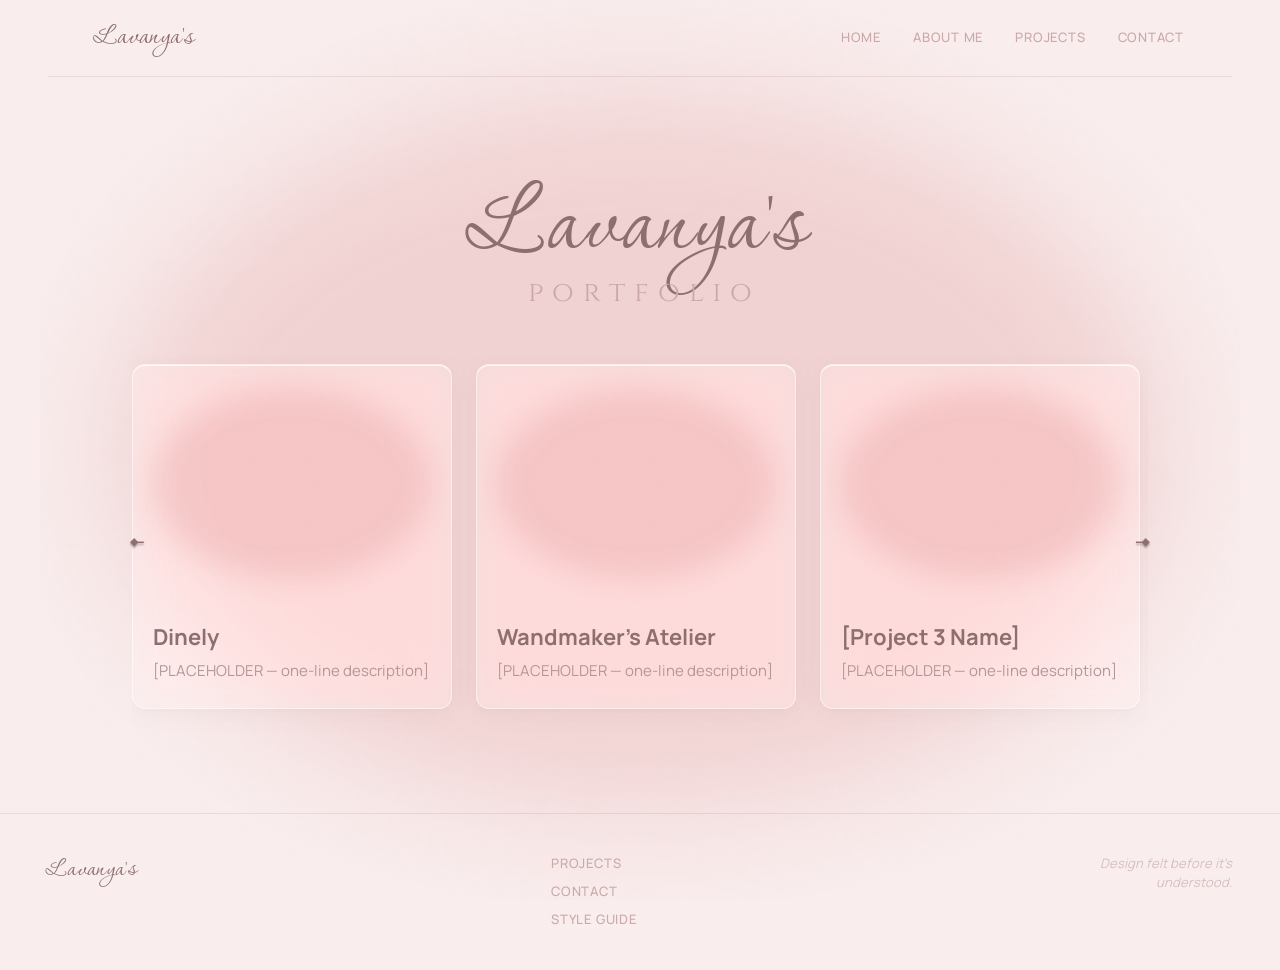
==== index.html @ 67d52443 "adding code" ====
<!DOCTYPE html>
<html lang="en">

<head>
    <meta charset="UTF-8">
    <meta name="viewport" content="width=device-width, initial-scale=1.0">
    <title>Lavanya's Portfolio</title>
    <link href="css/main.css" rel="stylesheet">
    <link href="css/fonts.css" rel="stylesheet">
    <link href="css/layout.css" rel="stylesheet">
</head>

<body>

    <!-- Skip link — first focusable element, jumps to <main> -->
    <a class="skip_link" href="#main_content">Skip to main content</a>

    <!-- Fixed blush blur — stays centred behind all content on scroll -->
    <div class="bg_blur"></div>

    <!-- HEADER / NAV -->
    <header>
        <nav class="header_bar" aria-label="Primary">
            <a class="header_logo" href="index.html">
                <span class="brand_mark">Lavanya's</span>
            </a>

            <details class="nav_disclosure" open>
                <summary class="nav_toggle">Menu</summary>
                <div class="header_nav_bar">
                    <a class="nav_link" href="index.html" aria-current="page">Home</a>
                    <a class="nav_link" href="about.html">About Me</a>
                    <a class="nav_link" href="projects.html">Projects</a>
                    <a class="nav_link" href="contact.html">Contact</a>
                </div>
            </details>
        </nav>
    </header>

    <main class="page_main" id="main_content">

        <!-- Hero: the page's one real <h1> -->
        <div class="hero">
            <h1>
                <span class="wordmark_main">Lavanya's</span>
                <span class="wordmark_label">portfolio</span>
            </h1>
        </div>

        <!-- Featured project carousel — native scroll-snap is the no-JS baseline -->
        <section aria-labelledby="featured_heading" class="project_carousel">
            <h2 id="featured_heading" class="visually_hidden">Featured projects</h2>

            <button class="carousel_arrow_btn carousel_arrow_prev" type="button" aria-label="Previous project">
                <img src="img/left_arrow.png" alt="">
            </button>

            <div class="carousel_track" tabindex="0">

                <a class="project_card" href="project-dinely.html">
                    <div class="project_card_img">
                        <img src="img/background_blur_circle.png" alt="Dinely" loading="lazy">
                    </div>
                    <div class="project_card_text">
                        <h3>Dinely</h3>
                        <p>[PLACEHOLDER — one-line description]</p>
                    </div>
                </a>

                <a class="project_card" href="project-wandmaker.html">
                    <div class="project_card_img">
                        <img src="img/background_blur_circle.png" alt="Wandmaker's Atelier" loading="lazy">
                    </div>
                    <div class="project_card_text">
                        <h3>Wandmaker's Atelier</h3>
                        <p>[PLACEHOLDER — one-line description]</p>
                    </div>
                </a>

                <a class="project_card" href="project-three.html">
                    <div class="project_card_img">
                        <img src="img/background_blur_circle.png" alt="[Project 3 Name]" loading="lazy">
                    </div>
                    <div class="project_card_text">
                        <h3>[Project 3 Name]</h3>
                        <p>[PLACEHOLDER — one-line description]</p>
                    </div>
                </a>

                <a class="project_card" href="project-four.html">
                    <div class="project_card_img">
                        <img src="img/background_blur_circle.png" alt="[Project 4 Name]" loading="lazy">
                    </div>
                    <div class="project_card_text">
                        <h3>[Project 4 Name]</h3>
                        <p>[PLACEHOLDER — one-line description]</p>
                    </div>
                </a>

            </div>

            <button class="carousel_arrow_btn carousel_arrow_next" type="button" aria-label="Next project">
                <img src="img/right_arrow.png" alt="">
            </button>
        </section>

    </main>

    <!-- FOOTER -->
    <footer>
        <div class="footer_bar">
            <a class="footer_logo" href="index.html">
                <span class="brand_mark">Lavanya's</span>
            </a>

            <nav class="footer_nav" aria-label="Footer">
                <a class="nav_link" href="projects.html">Projects</a>
                <a class="nav_link" href="contact.html">Contact</a>
                <a class="nav_link" href="style_guide.html">Style Guide</a>
            </nav>

            <p class="footer_tagline">Design felt before it's understood.</p>
        </div>
    </footer>

    <script src="js/main.js" defer></script>

</body>
</html>
---- css/main.css ----
/* ============================================
   MAIN.CSS — Lavanya's Portfolio
   Colours, reset, interactive elements, components
   ============================================ */

/* ── CSS Custom Properties ── */
:root {
    /* Colour */
    --color_bg:             #F9EDED;
    --color_surface:        #FAF9F9;
    --color_heading:        #8D6F6F;
    --color_body:           #CCA8A8;
    --color_muted:          #D9BFBF;
    --color_border:         rgba(141, 111, 111, 0.15);
    --color_glass_bg:       rgba(250, 249, 249, 0.50);
    --color_glass_border:   rgba(255, 255, 255, 0.65);
    --color_hover_bg:       rgba(204, 168, 168, 0.10);
    --color_code_bg:        rgba(217, 191, 191, 0.18);

    /* Shape */
    --radius_card:          13px;
    --radius_btn:           100px;
    --radius_input:         8px;

    /* Transition */
    --transition:           0.25s ease;
}

/* ── Reset ── */

*, *::before, *::after {
    box-sizing: border-box;
    margin: 0;
    padding: 0;
}

html {
    scroll-behavior: smooth;
}

body {
    font-family: var(--font_ui);
    background-color: var(--color_bg);
    color: var(--color_body);
    min-height: 100vh;
    overflow-x: hidden;
    position: relative;
    margin-left: 3rem;
    margin-right: 3rem;
}

img {
    max-width: 100%;
    display: block;
}

a {
    color: inherit;
}

h2 {
    margin-bottom: 2rem;
}
/* ── Fixed background blur (stays in place on scroll) ── */

.bg_blur {
    position: fixed;
    top: 50%;
    left: 50%;
    transform: translate(-50%, -50%);
    width: 1200px;
    height: 900px;
    background-image: url('../img/background_blur_circle.png');
    background-size: contain;
    background-repeat: no-repeat;
    background-position: center;
    opacity: 1;
    pointer-events: none;
    z-index: 0;
}

/* ── Everything sits above the blur ── */

header, main, footer, section {
    position: relative;
    z-index: 1;
}


/* ============================================
   IN-TEXT LINK
   ============================================ */

.in_text_link {
    font-family: var(--font_ui);
    color: var(--color_heading);
    text-decoration: none;
    text-decoration-color: var(--color_muted);
    text-underline-offset: 3px;
    transition: text-decoration-color var(--transition), color var(--transition);
    cursor: pointer;
}

.in_text_link:hover {
    color: #DEA9A9;
    text-decoration: underline;
    text-decoration-color: #DEA9A9;
}

.in_text_link:focus-visible {
    outline: 2px solid var(--color_heading);
    color: #DEA9A9;
    text-decoration: underline;
    text-decoration-color: #DEA9A9;
    outline-offset: 3px;
}


/* ============================================
   NAVIGATION LINK
   ============================================ */

.nav_link {
    font-family: var(--font_ui);
    font-size: var(--size_small);
    font-weight: 500;
    color: var(--color_body);
    text-decoration: none;
    letter-spacing: 0.06em;
    text-transform: uppercase;
    position: relative;
    padding-bottom: 2px;
    transition: color var(--transition);
}

.nav_link::after {
    content: '';
    position: absolute;
    bottom: 0;
    left: 0;
    width: 0;
    height: 1px;
    background-color: var(--color_heading);
    transition: width var(--transition);
}

.nav_link:hover {
    color: var(--color_heading);
}

.nav_link:hover::after {
    width: 100%;
}

.nav_link:focus-visible {
    outline: 2px solid var(--color_heading);
    outline-offset: 4px;
}


/* ============================================
   PRIMARY BUTTON (submit)
   ============================================ */

.primary_button {
    display: inline-flex;
    align-items: center;
    gap: 0.5rem;
    font-family: var(--font_ui);
    font-size: var(--size_small);
    font-weight: 600;
    color: var(--color_bg);
    background-color: var(--color_heading);
    border: 1.5px solid var(--color_heading);
    border-radius: var(--radius_btn);
    padding: 0.65rem 1.6rem;
    text-decoration: none;
    letter-spacing: 0.04em;
    cursor: pointer;
    transition: background-color var(--transition), color var(--transition), transform var(--transition);
}

.primary_button:hover {
    background-color: transparent;
    color: var(--color_heading);
    transform: translateY(-1px);
}

.primary_button .btn_arrow {
    width: 13px;
    height: 13px;
    object-fit: contain;
    filter: brightness(10);
    transition: filter var(--transition), transform var(--transition);
}

.primary_button:hover .btn_arrow {
    filter: none;
    transform: translateX(3px);
}

.primary_button:focus-visible {
    outline: 2px solid var(--color_heading);
    outline-offset: 3px;
}


/* ============================================
   SECONDARY BUTTON (reset)
   ============================================ */

.secondary_button {
    display: inline-flex;
    align-items: center;
    gap: 0.5rem;
    font-family: var(--font_ui);
    font-size: var(--size_small);
    font-weight: 500;
    color: var(--color_heading);
    background-color: transparent;
    border: 1.5px solid #8D6F6F;
    border-radius: var(--radius_btn);
    padding: 0.65rem 1.6rem;
    text-decoration: none;
    letter-spacing: 0.04em;
    cursor: pointer;
    transition: border-color var(--transition), background-color var(--transition), transform var(--transition);
}

.secondary_button:hover {
    border-color: var(--color_heading);
    background-color: var(--color_hover_bg);
    transform: translateY(-1px);
}

.secondary_button:focus-visible {
    outline: 2px solid var(--color_heading);
    outline-offset: 3px;
}


/* ============================================
   TEXT INPUT FIELD WITH LABEL
   ============================================ */

.form_group {
    display: flex;
    flex-direction: column;
    gap: 0.4rem;
}

.form_group input[type="text"],
.form_group input[type="email"],
.form_group input[type="tel"],
.form_group textarea {
    font-family: var(--font_ui);
    font-size: var(--size_p);
    color: var(--color_heading);
    background-color: var(--color_glass_bg);
    border: 1px solid var(--color_border);
    border-radius: var(--radius_input);
    padding: 0.65rem 1rem;
    outline: none;
    transition: border-color var(--transition), background-color var(--transition);
    backdrop-filter: blur(8px);
    -webkit-backdrop-filter: blur(8px);
    width: 100%;
}

.form_group input::placeholder,
.form_group textarea::placeholder {
    color: var(--color_muted);
    font-weight: 300;
}

.form_group input:focus,
.form_group textarea:focus {
    border-color: var(--color_body);
    background-color: rgba(255, 254, 254, 0.75);
}


/* ============================================
   RADIO INPUT FIELD WITH LABEL
   ============================================ */

.radio_group {
    display: flex;
    flex-direction: column;
    gap: 0.25rem;
    padding: 0.5rem 0;
}

.radio_group_title {
    display: flex;
    align-items: flex-start;
    gap: 0.75rem;
    padding: 0.4rem 0.6rem;
    margin: 0 -0.6rem;
    border-radius: var(--radius_input);
    transition: background-color var(--transition);
}

.radio_group_title:hover,
.radio_group_title:focus-within,
.radio_group_title:active,
.radio_group_title:has(input[type="radio"]:checked) {
    background-color: #DEA9A9;
}

.radio_group_title:hover label,
.radio_group_title:focus-within label,
.radio_group_title:active label,
.radio_group_title:has(input[type="radio"]:checked) label {
    color: #FFFFFF;
}

.radio_group_title input[type="radio"] {
    appearance: none;
    -webkit-appearance: none;
    width: 17px;
    height: 17px;
    min-width: 17px;
    border: 1.5px solid var(--color_muted);
    border-radius: 50%;
    margin-top: 3px;
    position: relative;
    cursor: pointer;
    transition: border-color var(--transition);
    flex-shrink: 0;
}

.radio_group_title input[type="radio"]:checked {
    border-color: var(--color_heading);
}

.radio_group_title:hover input[type="radio"],
.radio_group_title:focus-within input[type="radio"],
.radio_group_title:active input[type="radio"],
.radio_group_title:has(input[type="radio"]:checked) input[type="radio"] {
    border-color: #FFFFFF;
}

.radio_group_title:hover input[type="radio"]:checked::after,
.radio_group_title:focus-within input[type="radio"]:checked::after,
.radio_group_title:active input[type="radio"]:checked::after,
.radio_group_title:has(input[type="radio"]:checked) input[type="radio"]:checked::after {
    background-color: #FFFFFF;
}

.radio_group_title input[type="radio"]:focus-visible {
    outline: 2px solid var(--color_heading);
    outline-offset: 2px;
}

.radio_group_title input[type="radio"]:checked::after {
    content: '';
    position: absolute;
    top: 50%;
    left: 50%;
    transform: translate(-50%, -50%);
    width: 7px;
    height: 7px;
    border-radius: 50%;
    background-color: var(--color_heading);
}

.radio_group_title label {
    cursor: pointer;
    font-size: var(--size_p);
    font-weight: 400;
    color: var(--color_body);
    line-height: 1.5;
}

.radio_group_detail {
    padding-left: 1.75rem;
}

.radio_group_detail p {
    font-size: var(--size_small);
    color: var(--color_muted);
}


/* ============================================
   IMAGE AS A LINK (project card)
   ============================================ */

.project_card {
    display: block;
    text-decoration: none;
    background: rgba(250, 249, 249, 0.30);
    border: 1px solid rgba(255, 255, 255, 0.5);
    border-radius: var(--radius_card);
    backdrop-filter: blur(18px) saturate(160%);
    -webkit-backdrop-filter: blur(18px) saturate(160%);
    box-shadow:
        0 4px 24px rgba(141, 111, 111, 0.06),
        0 1px 4px rgba(141, 111, 111, 0.04),
        inset 0 1px 0 rgba(255, 255, 255, 0.72);
    overflow: hidden;
    position: relative;
    transition: transform 0.3s ease, box-shadow 0.3s ease;
}

.project_card:hover {
    transform: translateY(-4px);
    box-shadow:
        0 12px 40px rgba(141, 111, 111, 0.10),
        0 2px 8px rgba(141, 111, 111, 0.06),
        inset 0 1px 0 rgba(255, 255, 255, 0.85);
}

.project_card:focus-visible {
    outline: 2px solid var(--color_heading);
    outline-offset: 3px;
}

/* Diamond hover accent via pseudo-element */
.project_card::before {
    content: '';
    position: absolute;
    top: 0.75rem;
    right: 0.75rem;
    width: 10px;
    height: 10px;
    background-image: url('../img/hover_diamond.png');
    background-size: contain;
    background-repeat: no-repeat;
    opacity: 0;
    transition: opacity var(--transition);
    z-index: 2;
}

.project_card:hover::before {
    opacity: 1;
}

.project_card_img {
    width: 100%;
    aspect-ratio: 4 / 3;
    overflow: hidden;
}

.project_card_img img {
    width: 100%;
    height: 100%;
    object-fit: cover;
    transition: transform 0.4s ease;
}

.project_card:hover .project_card_img img {
    transform: scale(1.04);
}

.project_card_text {
    padding: 1.25rem 1.25rem 1.5rem;
}

.project_card_text h3,
.project_card_text h4 {
    margin-bottom: 0.4rem;
}


/* ============================================
   HEADER / NAV
   ============================================ */

.header_bar {
    position: sticky;
    top: 0;
    z-index: 100;
    display: flex;
    align-items: center;
    justify-content: space-between;
    padding: 1.25rem 3rem;
    border-bottom: 1px solid var(--color_border);
}

.header_logo {
    text-decoration: none;
}

.header_logo .brand_mark {
    font-size: 2.25rem;
    line-height: 1;
    transition: color var(--transition);
}

.header_logo:hover .brand_mark {
    color: var(--color_body);
}

.header_logo:focus-visible {
    outline: 2px solid var(--color_heading);
    outline-offset: 4px;
}

.header_nav_bar {
    display: flex;
    align-items: center;
    gap: 2rem;
    list-style: none;
}


/* ============================================
   PROJECT LISTING GRID
   ============================================ */

.project_list_grid {
    display: grid;
    grid-template-columns: repeat(3, 1fr);
    gap: 1.5rem;
}


/* ============================================
   PROJECT DETAIL
   ============================================ */

.project_detail_grid {
    display: grid;
    grid-template-columns: minmax(0, 1fr) minmax(0, 1fr);
    gap: 3rem;
    align-items: start;
}

.project_detail_image {
    position: sticky;
    top: calc(4.5rem + 2rem);
}

.project_detail_image img {
    width: 100%;
    border-radius: var(--radius_card);
}

.project_detail_info {
    display: flex;
    flex-direction: column;
    gap: 1.5rem;
}


/* ============================================
   CONTACT SECTION
   ============================================ */

.contact_grid {
    display: grid;
    grid-template-columns: 1fr 1fr;
    gap: 3rem;
    align-items: start;
}

.contact_form {
    display: flex;
    flex-direction: column;
    gap: 1.25rem;
}

.contact_info {
    display: flex;
    flex-direction: column;
    gap: 1.25rem;
    padding-top: 0.25rem;
}

.button_group {
    display: flex;
    gap: 0.75rem;
    flex-wrap: wrap;
}


/* ============================================
   ABOUT — two-column (photo carousel + bio)
   ============================================ */

.about_grid {
    display: grid;
    grid-template-columns: minmax(280px, 360px) 1fr;
    gap: 3rem;
    align-items: start;
}

.about_intro {
    display: flex;
    flex-direction: column;
    gap: 1rem;
}

.about_intro h2 {
    margin-bottom: 0;
}


/* ============================================
   FOOTER
   ============================================ */

.footer_bar {
    border-top: 1px solid var(--color_border);
    padding: 2.5rem 3rem;
    display: flex;
    align-items: flex-start;
    justify-content: space-between;
    gap: 1.5rem;
    margin-top: 5rem;
    margin-left: -3rem;
    margin-right: -3rem;
    padding-left: 3rem;
    padding-right: 3rem;
}

.footer_logo {
    text-decoration: none;
}

.footer_logo .brand_mark {
    font-size: 2rem;
    line-height: 1;
}

.footer_nav {
    display: flex;
    flex-direction: column;
    gap: 0.5rem;
}

.footer_tagline {
    font-size: var(--size_small);
    color: var(--color_muted);
    font-style: italic;
    max-width: 180px;
    text-align: right;
    line-height: 1.5;
}


/* ============================================
   STYLE GUIDE — specific classes
   ============================================ */

/* Page wrapper */
.style_guide_page {
    max-width: 960px;
    margin: 0 auto;
    padding: 0 2rem;
}

/* Section */
.sg_section {
    padding: 4rem 0;
    border-bottom: 1px solid var(--color_border);
}

.sg_section:last-child {
    border-bottom: none;
}

/* Section heading row with rule */
.sg_section_label {
    display: flex;
    align-items: center;
    gap: 1rem;
    letter-spacing: 0.12em;
    text-transform: uppercase;
    margin-bottom: 2.5rem;
}

.sg_section_label::after {
    content: '';
    flex: 1;
    height: 1px;
    background: var(--color_border);
}

/* Individual element block: title */
.element {
    margin-bottom: 0.75rem;
}

/* Individual element block: code + render + selector */
.element_detail {
    display: flex;
    flex-direction: column;
    gap: 1rem;
    padding: 1.5rem 0;
    border-radius: var(--radius_card);
    margin-bottom: 2.5rem;
}

/* Code block inside element_detail */
.code_block {
    display: flex;
    flex-direction: column;
    gap: 0.2rem;
    padding: 1rem 1.25rem;
    background-color: var(--color_code_bg);
    border-radius: var(--radius_input);
    border-left: 2px solid var(--color_muted);
}

.code_block code {
    overflow-wrap: anywhere;
}

/* Colour swatches */
.colour_palette_grid {
    display: flex;
    gap: 1rem;
    flex-wrap: wrap;
}

.colour_swatch {
    display: flex;
    flex-direction: column;
    align-items: center;
    gap: 0.5rem;
}

.colour_swatch_block {
    width: 80px;
    height: 80px;
    border-radius: var(--radius_card);
    border: 1px solid var(--color_border);
}

.colour_swatch_label {
    text-align: center;
    line-height: 1.4;
}

/* Icon row */
.icon_row {
    display: flex;
    gap: 2rem;
    align-items: center;
    flex-wrap: wrap;
}

.icon_item {
    display: flex;
    flex-direction: column;
    align-items: center;
    gap: 0.5rem;
}

.icon_item img {
    width: 28px;
    height: 28px;
    object-fit: contain;
}

/* Ethos block */
.ethos_block {
    border-radius: var(--radius_card);
    padding: 2rem;
}

/* Ethos keywords row */
.ethos_keywords {
    display: grid;
    grid-template-columns: repeat(3, 1fr);
    gap: 1.5rem;
}

.ethos_keyword_item {
    display: flex;
    flex-direction: column;
    gap: 0.4rem;
}


/* ============================================
   STYLE GUIDE — demo-only overrides
   (constrain/restyle live demos inside .element_detail)
   ============================================ */

.form_group_demo {
    max-width: 340px;
}

.project_list_grid_demo {
    grid-template-columns: repeat(2, 1fr);
    max-width: 560px;
}

.header_bar_demo {
    position: static;
    border-radius: var(--radius_card);
}

.header_logo_h1_demo {
    font-size: 2rem;
}

.footer_bar_demo {
    margin-top: 0;
    border-radius: var(--radius_card);
}

.footer_logo_h1_demo {
    font-size: 1.75rem;
}

.demo_blur_image {
    border-radius: var(--radius_card);
    max-width: 320px;
}

/* Colour swatch fills */
.colour_swatch_bg       { background: #FFFEFE; }
.colour_swatch_surface  { background: #FAF9F9; }
.colour_swatch_heading  { background: #8D6F6F; }
.colour_swatch_body     { background: #CCA8A8; }
.colour_swatch_muted    { background: #D9BFBF; }


/* ============================================
   SITE LAYOUT PRIMITIVES (shared page shell)
   ============================================ */

/* Visually hidden (screen-reader only) — for accessible section
   headings that shouldn't show visually. */
.visually_hidden {
    position: absolute;
    width: 1px;
    height: 1px;
    padding: 0;
    margin: -1px;
    overflow: hidden;
    clip: rect(0, 0, 0, 0);
    white-space: nowrap;
    border: 0;
}

/* Visually-hidden-until-focused skip link */
.skip_link {
    position: absolute;
    left: -9999px;
    top: 0;
    z-index: 999;
    padding: 0.6rem 1rem;
    background-color: var(--color_heading);
    color: var(--color_bg);
    font-family: var(--font_ui);
    font-size: var(--size_small);
    font-weight: 600;
    letter-spacing: 0.04em;
    text-decoration: none;
    border-radius: var(--radius_input);
}

.skip_link:focus {
    left: 0.75rem;
    top: 0.75rem;
}

/* Main content wrapper for all non-style-guide pages */
.page_main {
    max-width: 1080px;
    margin: 0 auto;
    padding: 2rem 2rem 0;
}

.page_section {
    padding: 2.5rem 0;
}

.page_intro {
    max-width: 60ch;
    margin-bottom: 2rem;
}


/* ============================================
   MOBILE NAV DISCLOSURE (<details>/<summary>)
   Desktop: behaves as a plain inline nav; the
   summary toggle only appears at <=600px.
   ============================================ */

.nav_disclosure > summary.nav_toggle {
    display: none;
    list-style: none;
    cursor: pointer;
}

.nav_disclosure > summary.nav_toggle::-webkit-details-marker {
    display: none;
}


/* ============================================
   HERO WORDMARK (home)
   ============================================ */

.hero {
    text-align: center;
    padding: 3.5rem 0 1.5rem;
}

/* Wordmark utilities — a small label + a large display name. The two
   pieces stack in either order: home is name-then-label ("Lavanya's" /
   "portfolio"); about is label-then-name ("about" / "Lavanya"). */
.wordmark_main {
    display: block;
    font-family: var(--font_display);
    font-size: var(--size_h1);
    font-weight: 400;
    line-height: 1.05;
    letter-spacing: 0.01em;
    color: var(--color_heading);
}

.wordmark_label {
    display: block;
    font-family: 'Cinzel', serif;
    font-size: clamp(1rem, 3vw, 1.75rem);
    font-weight: 400;
    text-transform: lowercase;
    letter-spacing: 0.32em;
    color: var(--color_body);
}

/* Home hero: tuck the "portfolio" label up under "Lavanya's" */
.hero .wordmark_label {
    margin-top: -0.45em;
    text-indent: 0.32em;
}


/* ============================================
   FEATURED PROJECT CAROUSEL (home)
   Native scroll-snap is the no-JS baseline.
   ============================================ */

.project_carousel {
    position: relative;
    margin: 1.5rem 0 1rem;
}

.carousel_track {
    display: flex;
    gap: 1.5rem;
    overflow-x: auto;
    scroll-snap-type: x mandatory;
    scroll-behavior: smooth;
    padding: 0.5rem 0.25rem 1.5rem;
    scrollbar-width: thin;
}

.carousel_track .project_card {
    scroll-snap-align: start;
    flex: 0 0 calc((100% - 2 * 1.5rem) / 3);
}

.carousel_track:focus-visible {
    outline: 2px solid var(--color_heading);
    outline-offset: 4px;
}

.carousel_arrow_btn {
    position: absolute;
    top: 50%;
    transform: translateY(-50%);
    background: transparent;
    border: none;
    cursor: pointer;
    padding: 0.5rem;
    z-index: 3;
    transition: opacity var(--transition);
}

.carousel_arrow_prev {
    left: -0.75rem;
}

.carousel_arrow_next {
    right: -0.75rem;
}

.carousel_arrow_btn img {
    width: 18px;
    height: 18px;
    object-fit: contain;
}

.carousel_arrow_btn:focus-visible {
    outline: 2px solid var(--color_heading);
    outline-offset: 3px;
}

.carousel_arrow_btn[disabled] {
    opacity: 0.25;
    cursor: default;
}

/* Photo carousel (about) — one tall photo per view. Reuses the
   .carousel_track base and .carousel_arrow_btn from the home carousel. */
.photo_carousel {
    position: relative;
}

.photo_carousel_slide {
    flex: 0 0 100%;
    width: 100%;
    aspect-ratio: 4 / 5;
    object-fit: cover;
    border-radius: var(--radius_card);
    scroll-snap-align: start;
}


/* ============================================
   PROJECTS LISTING — 2-column modifier + filter
   ============================================ */

.projects_grid_2col {
    grid-template-columns: repeat(2, 1fr);
}

.project_card.is_hidden {
    display: none;
}

/* Discipline filter row (radio_group laid out horizontally) */
.filter_controls {
    display: flex;
    flex-wrap: wrap;
    gap: 0.5rem 1.25rem;
    padding: 0.5rem 0;
    margin-bottom: 2rem;
}

.filter_controls .radio_group {
    padding: 0;
}


/* ============================================
   PROJECT DETAIL — back link, banner, media
   ============================================ */

.back_link {
    display: inline-flex;
    align-items: center;
    gap: 0.5rem;
    font-family: var(--font_ui);
    font-size: var(--size_small);
    font-weight: 500;
    text-transform: uppercase;
    letter-spacing: 0.06em;
    color: var(--color_heading);
    text-decoration: none;
    transition: gap var(--transition);
}

.back_link img {
    width: 14px;
    height: 14px;
    object-fit: contain;
}

.back_link:hover {
    gap: 0.8rem;
}

.back_link:focus-visible {
    outline: 2px solid var(--color_heading);
    outline-offset: 3px;
}

.project_banner {
    margin: 1.5rem 0 2.5rem;
    border-radius: var(--radius_card);
    overflow: hidden;
}

.project_banner img {
    width: 100%;
    height: auto;
}

.project_prose {
    max-width: 70ch;
    margin-bottom: 2.5rem;
}

.project_prose p + p {
    margin-top: 1rem;
}

/* Responsive 16:9 video embed */
.video_embed {
    position: relative;
    width: 100%;
    aspect-ratio: 16 / 9;
    border-radius: var(--radius_card);
    overflow: hidden;
    border: 1px solid var(--color_border);
    background-color: var(--color_surface);
}

.video_embed iframe {
    position: absolute;
    inset: 0;
    width: 100%;
    height: 100%;
    border: 0;
}

/* PDF download block (uses .primary_button for the link) */
.download_block {
    display: flex;
    align-items: center;
    gap: 0.75rem;
    flex-wrap: wrap;
}


/* ============================================
   CONTACT — email row, copy button, form status
   ============================================ */

.email_row {
    display: flex;
    align-items: center;
    gap: 0.75rem;
    flex-wrap: wrap;
}

.field_error {
    font-family: var(--font_ui);
    font-size: var(--size_small);
    font-weight: 600;
    color: var(--color_heading);
    margin-top: 0.2rem;
}

.form_group input[aria-invalid="true"],
.form_group textarea[aria-invalid="true"] {
    border-color: var(--color_heading);
}

.form_status {
    font-family: var(--font_ui);
    font-size: var(--size_small);
    font-weight: 500;
    color: var(--color_heading);
}

.form_status:empty {
    display: none;
}


/* ============================================
   EMPLOYMENT-INTEREST CARDS (about)
   ============================================ */

.info_card_grid {
    display: grid;
    grid-template-columns: repeat(2, 1fr);
    gap: 1.5rem;
}


/* ============================================
   SCROLL-REVEAL HOOKS (about ethos grid)
   Items are visible by default (no-JS / reduced
   motion). Animation only applies once JS adds
   .js_reveal and the user allows motion.
   ============================================ */

@media (prefers-reduced-motion: no-preference) {
    .js_reveal .reveal_item {
        opacity: 0;
        transform: translateY(16px);
        transition: opacity 0.5s ease, transform 0.5s ease;
    }

    .js_reveal .reveal_item.is_revealed {
        opacity: 1;
        transform: none;
    }
}


/* ============================================
   READING PROGRESS BAR + BACK TO TOP
   ============================================ */

.reading_progress {
    position: fixed;
    top: 0;
    left: 0;
    height: 3px;
    width: 0;
    background-color: var(--color_heading);
    z-index: 200;
    transition: width 0.1s linear;
}

.back_to_top {
    position: fixed;
    bottom: 1.5rem;
    right: 1.5rem;
    z-index: 150;
    opacity: 0;
    visibility: hidden;
    transition: opacity var(--transition), visibility var(--transition);
}

.back_to_top.is_visible {
    opacity: 1;
    visibility: visible;
}
---- css/fonts.css ----
/* ============================================
   FONTS.CSS — Lavanya's Portfolio
   Typefaces: Corinthia (display) · Manrope (ui)
   ============================================ */

@import url('https://fonts.googleapis.com/css2?family=Cinzel:wght@400;700&family=Corinthia:wght@400;700&family=Manrope:wght@300;400;500;600;700&display=swap');

/* ── Type Scale Variables ── */
:root {
    --font_display:     'Corinthia', cursive;
    --font_ui:          'Manrope', sans-serif;

    --size_h1:          clamp(3.75rem, 10vw, 7.5rem);
    --size_h2:          clamp(1.6rem, 3vw, 2.25rem);
    --size_h3:          clamp(1.1rem, 2vw, 1.375rem);
    --size_h4:          1rem;
    --size_p:           0.9375rem;
    --size_small:       0.8125rem;
    --size_code:        0.8rem;
}

/* ── Base Type Elements ── */

h1 {
    font-family: var(--font_display);
    font-size: var(--size_h1);
    font-weight: 400;
    color: var(--color_heading);
    line-height: 1.05;
    letter-spacing: 0.01em;
}

h2 {
    font-family: 'Cinzel', serif;
    font-size: var(--size_h2);
    font-weight: 700;
    color: var(--color_heading);
    line-height: 1.2;
    letter-spacing: -0.01em;
}

/* Brand wordmark — carries the old <h1> typographic identity so the
   header/footer logo looks identical, while freeing <h1> for one real
   page title per page (header/footer override the size below). */
.brand_mark {
    display: inline-block;
    font-family: var(--font_display);
    font-size: var(--size_h1);
    font-weight: 400;
    color: var(--color_heading);
    line-height: 1.05;
    letter-spacing: 0.01em;
}

h3 {
    font-family: var(--font_ui);
    font-size: var(--size_h3);
    font-weight: 700;
    color: var(--color_heading);
    line-height: 1.3;
}

h4 {
    font-family: var(--font_ui);
    font-size: var(--size_h4);
    font-weight: 500;
    color: var(--color_heading);
    line-height: 1.4;
}

p {
    font-family: var(--font_ui);
    font-size: var(--size_p);
    font-weight: 400;
    color: #B39696;
    line-height: 1.7;
}

small {
    font-family: var(--font_ui);
    font-size: var(--size_small);
    font-weight: 400;
    color: #B39696;
    line-height: 1.5;
}

code {
    font-family: 'Courier New', Courier, monospace;
    font-size: var(--size_code);
    color: var(--color_heading);
    background-color: var(--color_code_bg);
    padding: 0.15em 0.4em;
    border-radius: 4px;
}

label {
    font-family: var(--font_ui);
    font-size: var(--size_small);
    font-weight: 500;
    color: var(--color_heading);
    letter-spacing: 0.02em;
}

/* ── Numbered List ── */

ol {
    list-style: none;
    counter-reset: lavanya_counter;
    padding-left: 0;
}

ol li {
    counter-increment: lavanya_counter;
    display: flex;
    align-items: flex-start;
    gap: 1rem;
    padding: 0.4rem 0;
    font-family: var(--font_ui);
    font-size: var(--size_p);
    font-weight: 400;
    color: var(--color_body);
    line-height: 1.7;
}

ol li::before {
    content: counter(lavanya_counter, decimal-leading-zero);
    font-family: var(--font_ui);
    font-size: var(--size_small);
    font-weight: 600;
    color: var(--color_muted);
    min-width: 2rem;
    padding-top: 0.2rem;
    flex-shrink: 0;
}
---- css/layout.css ----
/* ============================================
   LAYOUT.CSS — Lavanya's Portfolio
   Spacing, page structure, responsive breakpoints
   ============================================ */

:root {
    --space_xs:     0.5rem;
    --space_sm:     1rem;
    --space_md:     1.75rem;
    --space_lg:     3rem;
    --space_xl:     5rem;
}

/* ── Page spacing helpers ── */

.mt_xs  { margin-top: var(--space_xs); }
.mt_sm  { margin-top: var(--space_sm); }
.mt_md  { margin-top: var(--space_md); }
.mt_lg  { margin-top: var(--space_lg); }
.mt_xl  { margin-top: var(--space_xl); }

/* ── Display / position utilities ── */

.display_block       { display: block; }
.position_static     { position: static; }

/* ── Font-weight utilities ── */

.font_weight_light   { font-weight: 300; }
.font_weight_medium  { font-weight: 500; }
.font_weight_bold    { font-weight: 700; }

/* ── Flex helpers ── */

.flex_row          { display: flex; flex-direction: row; }
.flex_col          { display: flex; flex-direction: column; }
.flex_wrap         { flex-wrap: wrap; }
.align_center      { align-items: center; }
.gap_sm            { gap: var(--space_sm); }
.gap_md            { gap: var(--space_md); }
.gap_lg            { gap: var(--space_lg); }

/* ── Two-column form row (side by side inputs) ── */

.form_row {
    display: grid;
    grid-template-columns: 1fr 1fr;
    gap: var(--space_sm);
}


/* ============================================
   RESPONSIVE — Tablet (≤ 900px)
   ============================================ */

@media (max-width: 900px) {

    .header_bar {
        padding: 1rem 1.5rem;
    }

    .project_list_grid {
        grid-template-columns: repeat(2, 1fr);
    }

    .project_detail_grid {
        grid-template-columns: 1fr;
    }

    .project_detail_image {
        position: static;
    }

    .contact_grid {
        grid-template-columns: 1fr;
    }

    .about_grid {
        grid-template-columns: 1fr;
    }

    .ethos_keywords {
        grid-template-columns: repeat(2, 1fr);
    }

    .footer_bar {
        flex-direction: column;
        padding: 2rem 1.5rem;
        gap: 1.25rem;
    }

    .footer_tagline {
        text-align: left;
    }

    .style_guide_page {
        padding: 0 1.5rem;
    }

    .carousel_track .project_card {
        flex: 0 0 calc((100% - 1.5rem) / 2);
    }

    .info_card_grid {
        grid-template-columns: repeat(2, 1fr);
    }

    .bg_blur {
        width: 90vw;
        height: auto;
        aspect-ratio: 4 / 3;
    }
}


/* ============================================
   RESPONSIVE — Mobile (≤ 600px)
   ============================================ */

@media (max-width: 600px) {

    html,
    body {
        overflow-x: hidden;
    }

    .header_bar {
        padding: 0.875rem 1rem;
        flex-direction: column;
        flex-wrap: wrap;
        gap: 0.75rem;
    }

    .header_nav_bar {
        gap: 1rem;
        flex-wrap: wrap;
    }

    .project_list_grid {
        grid-template-columns: 1fr;
    }

    .form_row {
        grid-template-columns: 1fr;
    }

    .colour_palette_grid {
        gap: 0.75rem;
    }

    .colour_swatch_block {
        width: 60px;
        height: 60px;
    }

    .ethos_keywords {
        grid-template-columns: 1fr;
    }

    .button_group {
        flex-direction: column;
    }

    .sg_section {
        padding: 2.5rem 0;
    }

    .style_guide_page {
        padding: 0 1rem;
    }

    .ethos_block {
        padding: 1.25rem;
    }

    .code_block {
        padding: 1rem;
    }

    body {
        margin-left: 1rem;
        margin-right: 1rem;
        margin-bottom: 1.5rem;
    }

    .footer_bar {
        margin-left: -1rem;
        margin-right: -1rem;
        padding-left: 1rem;
        padding-right: 1rem;
    }

    .page_main {
        padding: 1.5rem 1rem 0;
    }

    .projects_grid_2col {
        grid-template-columns: 1fr;
    }

    .info_card_grid {
        grid-template-columns: 1fr;
    }

    /* Carousel: one card at a time, peeking the next; touch swipe
       replaces the arrow buttons here. */
    .carousel_track .project_card {
        flex: 0 0 85%;
    }

    .carousel_arrow_btn {
        display: none;
    }

    /* Mobile nav: reveal the disclosure toggle, stack links */
    .nav_disclosure {
        width: 100%;
    }

    .nav_disclosure > summary.nav_toggle {
        display: inline-flex;
        align-items: center;
        gap: 0.4rem;
        padding: 0.4rem 0;
        font-family: var(--font_ui);
        font-size: var(--size_small);
        font-weight: 600;
        text-transform: uppercase;
        letter-spacing: 0.06em;
        color: var(--color_heading);
    }

    .nav_disclosure > summary.nav_toggle:focus-visible {
        outline: 2px solid var(--color_heading);
        outline-offset: 3px;
    }

    .nav_disclosure .header_nav_bar {
        flex-direction: column;
        align-items: flex-start;
        gap: 1rem;
        padding-top: 0.75rem;
    }

    .bg_blur {
        width: 100vw;
        height: auto;
        aspect-ratio: 4 / 3;
    }
}


/* ============================================
   REDUCED MOTION
   ============================================ */

@media (prefers-reduced-motion: reduce) {
    *, *::before, *::after {
        transition: none !important;
        animation: none !important;
    }
}
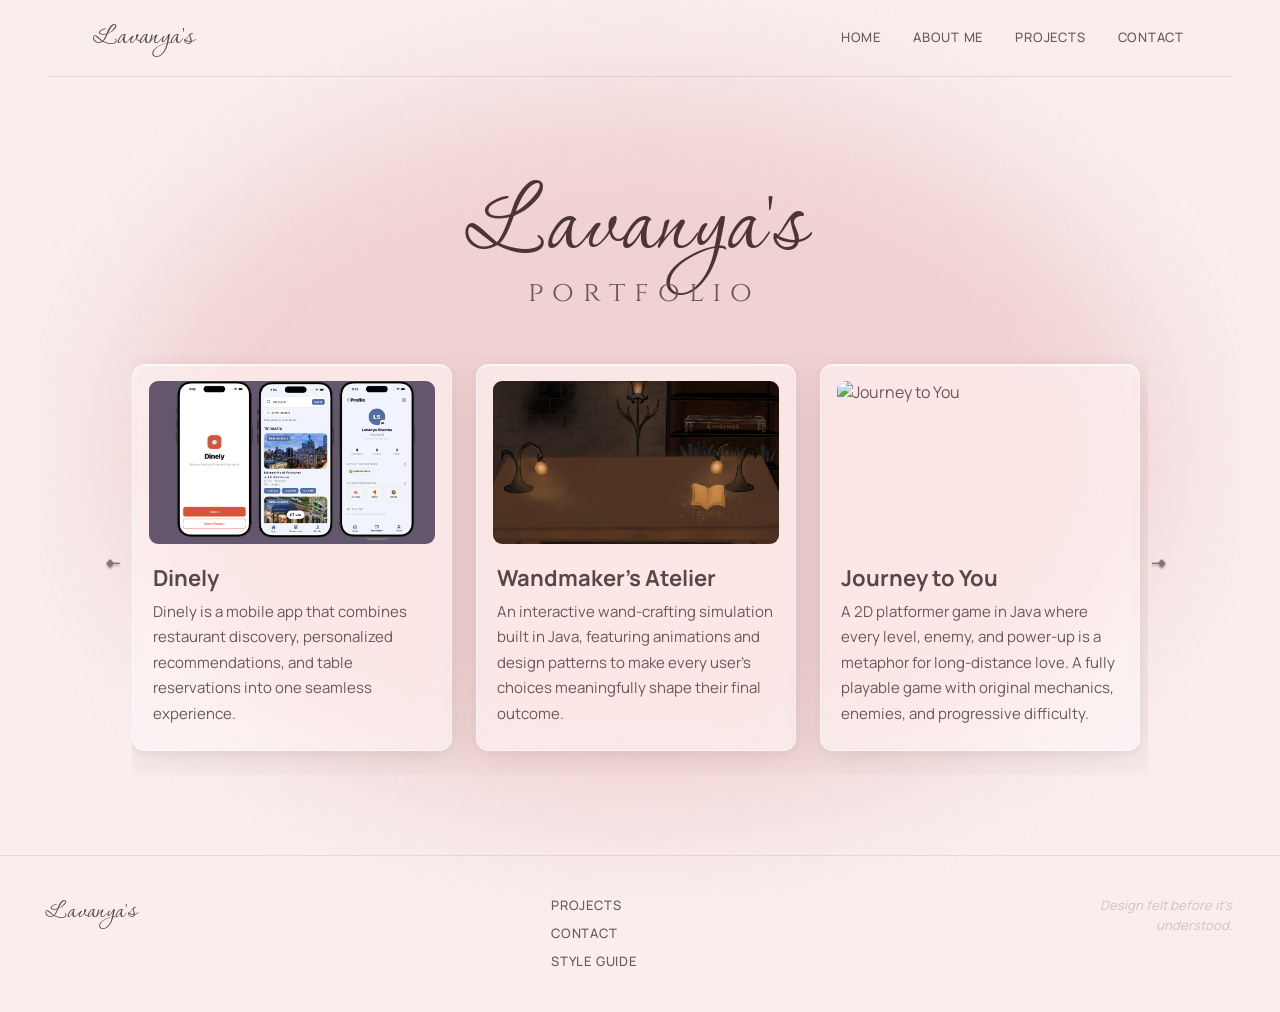
==== commit 76012763: "ADDING MORE CODE" ====
--- a/index.html
+++ b/index.html
@@ -59,41 +59,41 @@
 
                 <a class="project_card" href="project-dinely.html">
                     <div class="project_card_img">
-                        <img src="img/background_blur_circle.png" alt="Dinely" loading="lazy">
+                        <img src="img/dinely.png" alt="Dinely" loading="lazy">
                     </div>
                     <div class="project_card_text">
                         <h3>Dinely</h3>
-                        <p>[PLACEHOLDER — one-line description]</p>
+                        <p>Dinely is a mobile app that combines restaurant discovery, personalized recommendations, and table reservations into one seamless experience.</p>
                     </div>
                 </a>
 
                 <a class="project_card" href="project-wandmaker.html">
                     <div class="project_card_img">
-                        <img src="img/background_blur_circle.png" alt="Wandmaker's Atelier" loading="lazy">
+                        <img src="img/wandmakers_atelier.png" alt="Wandmaker's Atelier" loading="lazy">
                     </div>
                     <div class="project_card_text">
                         <h3>Wandmaker's Atelier</h3>
-                        <p>[PLACEHOLDER — one-line description]</p>
+                        <p>An interactive wand-crafting simulation built in Java, featuring animations and design patterns to make every user's choices meaningfully shape their final outcome.</p>
                     </div>
                 </a>
 
                 <a class="project_card" href="project-three.html">
                     <div class="project_card_img">
-                        <img src="img/background_blur_circle.png" alt="[Project 3 Name]" loading="lazy">
+                        <img src="img/journey_to_you.png" alt="Journey to You" loading="lazy">
                     </div>
                     <div class="project_card_text">
-                        <h3>[Project 3 Name]</h3>
-                        <p>[PLACEHOLDER — one-line description]</p>
+                        <h3>Journey to You</h3>
+                        <p>A 2D platformer game in Java where every level, enemy, and power-up is a metaphor for long-distance love. A fully playable game with original mechanics, enemies, and progressive difficulty.</p>
                     </div>
                 </a>
 
                 <a class="project_card" href="project-four.html">
                     <div class="project_card_img">
-                        <img src="img/background_blur_circle.png" alt="[Project 4 Name]" loading="lazy">
+                        <img src="img/the forbidden door.png" alt="The Forbidden Door" loading="lazy">
                     </div>
                     <div class="project_card_text">
-                        <h3>[Project 4 Name]</h3>
-                        <p>[PLACEHOLDER — one-line description]</p>
+                        <h3>The Forbidden Door</h3>
+                        <p>A self-directed dark fiction comic retelling of Bluebeard and his seven wives, built entirely from original photography shot, edited, and laid out solo in Photoshop and Figma.</p>
                     </div>
                 </a>
 
--- a/css/main.css
+++ b/css/main.css
@@ -8,8 +8,8 @@
     /* Colour */
     --color_bg:             #F9EDED;
     --color_surface:        #FAF9F9;
-    --color_heading:        #8D6F6F;
-    --color_body:           #CCA8A8;
+    --color_heading:        #574848;
+    --color_body:           #6B5858;
     --color_muted:          #D9BFBF;
     --color_border:         rgba(141, 111, 111, 0.15);
     --color_glass_bg:       rgba(250, 249, 249, 0.50);
@@ -181,8 +181,8 @@
 }
 
 .primary_button:hover {
-    background-color: transparent;
-    color: var(--color_heading);
+    background-color: #E49091;
+    color: #FFFFFF;
     transform: translateY(-1px);
 }
 
@@ -195,7 +195,6 @@
 }
 
 .primary_button:hover .btn_arrow {
-    filter: none;
     transform: translateX(3px);
 }
 
@@ -218,7 +217,7 @@
     font-weight: 500;
     color: var(--color_heading);
     background-color: transparent;
-    border: 1.5px solid #8D6F6F;
+    border: 1.5px solid var(--color_heading);
     border-radius: var(--radius_btn);
     padding: 0.65rem 1.6rem;
     text-decoration: none;
@@ -229,7 +228,8 @@
 
 .secondary_button:hover {
     border-color: var(--color_heading);
-    background-color: var(--color_hover_bg);
+    background-color: #E49091;
+    color: #FFFFFF;
     transform: translateY(-1px);
 }
 
@@ -276,7 +276,8 @@
 .form_group input:focus,
 .form_group textarea:focus {
     border-color: var(--color_body);
-    background-color: rgba(255, 254, 254, 0.75);
+    background-color: #E49091;
+    color: #FFFFFF;
 }
 
 
@@ -305,7 +306,7 @@
 .radio_group_title:focus-within,
 .radio_group_title:active,
 .radio_group_title:has(input[type="radio"]:checked) {
-    background-color: #DEA9A9;
+    background-color: #E49091;
 }
 
 .radio_group_title:hover label,
@@ -390,15 +391,15 @@
 .project_card {
     display: block;
     text-decoration: none;
-    background: rgba(250, 249, 249, 0.30);
+    background: rgba(250, 249, 249, 0.55);
+    backdrop-filter: blur(16px) saturate(160%);
+    -webkit-backdrop-filter: blur(16px) saturate(160%);
     border: 1px solid rgba(255, 255, 255, 0.5);
     border-radius: var(--radius_card);
-    backdrop-filter: blur(18px) saturate(160%);
-    -webkit-backdrop-filter: blur(18px) saturate(160%);
     box-shadow:
-        0 4px 24px rgba(141, 111, 111, 0.06),
-        0 1px 4px rgba(141, 111, 111, 0.04),
-        inset 0 1px 0 rgba(255, 255, 255, 0.72);
+        0 10px 36px rgba(141, 111, 111, 0.16),
+        0 3px 10px rgba(141, 111, 111, 0.08),
+        inset 0 1px 0 rgba(255, 255, 255, 0.75);
     overflow: hidden;
     position: relative;
     transition: transform 0.3s ease, box-shadow 0.3s ease;
@@ -407,8 +408,8 @@
 .project_card:hover {
     transform: translateY(-4px);
     box-shadow:
-        0 12px 40px rgba(141, 111, 111, 0.10),
-        0 2px 8px rgba(141, 111, 111, 0.06),
+        0 20px 52px rgba(141, 111, 111, 0.22),
+        0 6px 16px rgba(141, 111, 111, 0.12),
         inset 0 1px 0 rgba(255, 255, 255, 0.85);
 }
 
@@ -439,7 +440,9 @@
 
 .project_card_img {
     width: 100%;
-    aspect-ratio: 4 / 3;
+    aspect-ratio: 16 / 9;
+    padding: 1rem 1rem 0;
+    border-radius: calc(var(--radius_card) - 4px);
     overflow: hidden;
 }
 
@@ -447,6 +450,7 @@
     width: 100%;
     height: 100%;
     object-fit: cover;
+    border-radius: calc(var(--radius_card) - 4px);
     transition: transform 0.4s ease;
 }
 
@@ -816,8 +820,8 @@
 /* Colour swatch fills */
 .colour_swatch_bg       { background: #FFFEFE; }
 .colour_swatch_surface  { background: #FAF9F9; }
-.colour_swatch_heading  { background: #8D6F6F; }
-.colour_swatch_body     { background: #CCA8A8; }
+.colour_swatch_heading  { background: #574848; }
+.colour_swatch_body     { background: #6B5858; }
 .colour_swatch_muted    { background: #D9BFBF; }
 
 
@@ -914,7 +918,7 @@
     font-weight: 400;
     line-height: 1.05;
     letter-spacing: 0.01em;
-    color: var(--color_heading);
+    color: #4B3535;
 }
 
 .wordmark_label {
@@ -977,11 +981,11 @@
 }
 
 .carousel_arrow_prev {
-    left: -0.75rem;
+    left: -2.25rem;
 }
 
 .carousel_arrow_next {
-    right: -0.75rem;
+    right: -1.75rem;
 }
 
 .carousel_arrow_btn img {
@@ -1134,6 +1138,12 @@
     flex-wrap: wrap;
 }
 
+.contact_icon {
+    width: 20px;
+    height: 20px;
+    object-fit: contain;
+}
+
 .field_error {
     font-family: var(--font_ui);
     font-size: var(--size_small);
--- a/css/fonts.css
+++ b/css/fonts.css
@@ -25,7 +25,7 @@
     font-family: var(--font_display);
     font-size: var(--size_h1);
     font-weight: 400;
-    color: var(--color_heading);
+    color: #4B3535;
     line-height: 1.05;
     letter-spacing: 0.01em;
 }
@@ -72,7 +72,7 @@
     font-family: var(--font_ui);
     font-size: var(--size_p);
     font-weight: 400;
-    color: #B39696;
+    color: var(--color_body);
     line-height: 1.7;
 }
 
@@ -80,7 +80,7 @@
     font-family: var(--font_ui);
     font-size: var(--size_small);
     font-weight: 400;
-    color: #B39696;
+    color: var(--color_body);
     line-height: 1.5;
 }
 
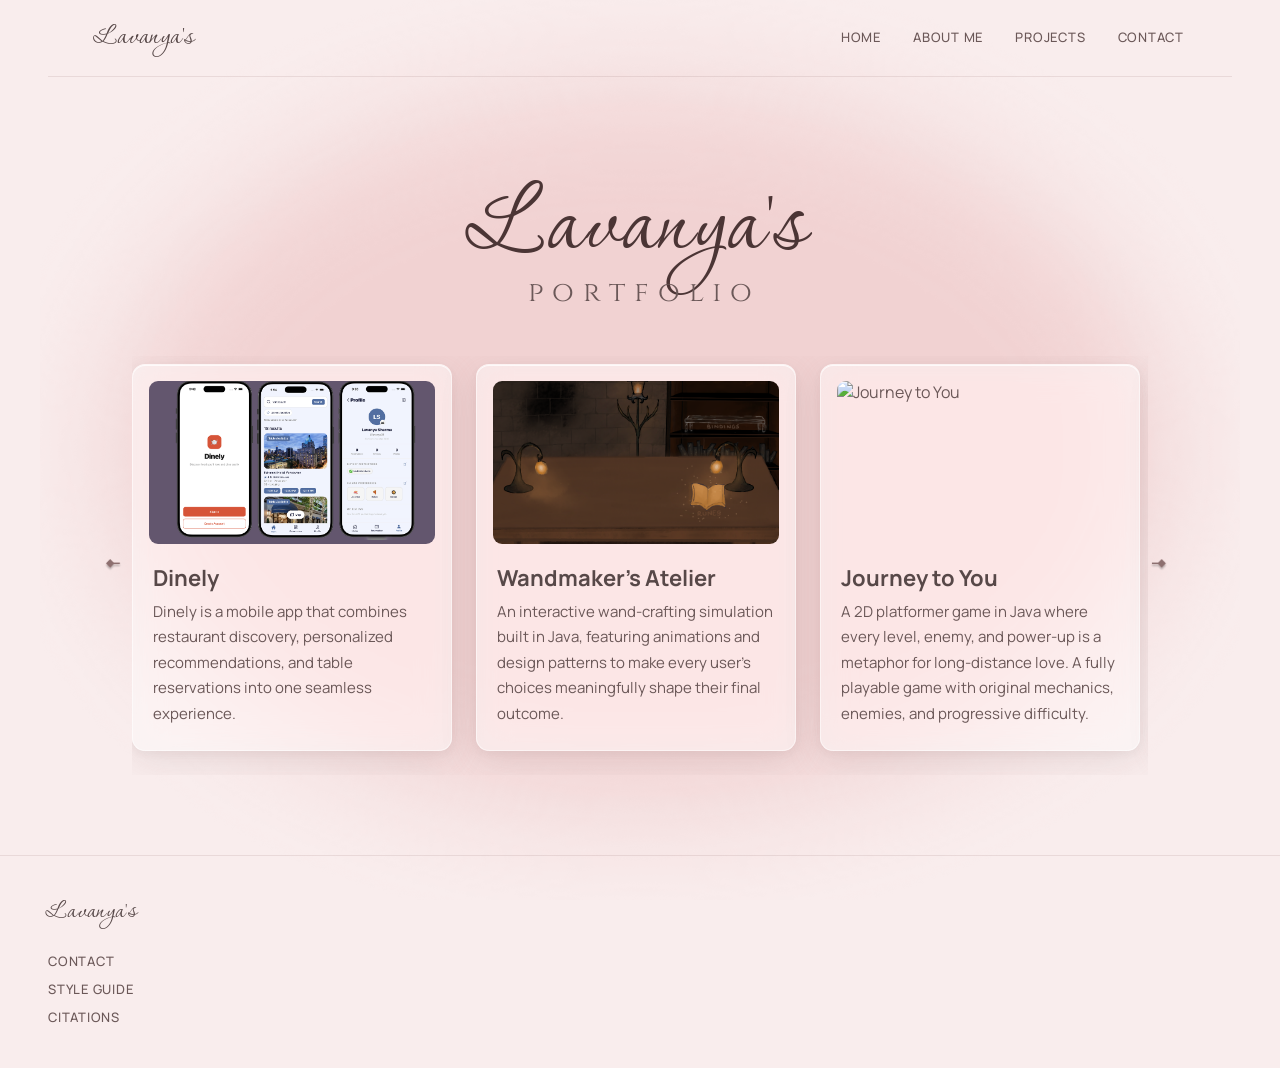
==== commit bcf06aef: "changing horizontal to vertical stack" ====
--- a/index.html
+++ b/index.html
@@ -59,7 +59,7 @@
 
                 <a class="project_card" href="project-dinely.html">
                     <div class="project_card_img">
-                        <img src="img/dinely.png" alt="Dinely" loading="lazy">
+                        <img src="img/dinely%20assets/dinely%20cover%20photo.png" alt="Dinely" loading="lazy">
                     </div>
                     <div class="project_card_text">
                         <h3>Dinely</h3>
@@ -69,7 +69,7 @@
 
                 <a class="project_card" href="project-wandmaker.html">
                     <div class="project_card_img">
-                        <img src="img/wandmakers_atelier.png" alt="Wandmaker's Atelier" loading="lazy">
+                        <img src="img/wandmaker%27s%20atelier%20assets/wandmakers_atelier%20cover%20photo.png" alt="Wandmaker's Atelier" loading="lazy">
                     </div>
                     <div class="project_card_text">
                         <h3>Wandmaker's Atelier</h3>
@@ -79,7 +79,7 @@
 
                 <a class="project_card" href="project-three.html">
                     <div class="project_card_img">
-                        <img src="img/journey_to_you.png" alt="Journey to You" loading="lazy">
+                        <img src="img/journey%20to%20you%20assets/journey_to_you_cover_photo.png" alt="Journey to You" loading="lazy">
                     </div>
                     <div class="project_card_text">
                         <h3>Journey to You</h3>
@@ -89,7 +89,7 @@
 
                 <a class="project_card" href="project-four.html">
                     <div class="project_card_img">
-                        <img src="img/the forbidden door.png" alt="The Forbidden Door" loading="lazy">
+                        <img src="img/the%20forbidden%20door%20assets/the%20forbidden%20door%20cover%20photo.png" alt="The Forbidden Door" loading="lazy">
                     </div>
                     <div class="project_card_text">
                         <h3>The Forbidden Door</h3>
@@ -114,12 +114,10 @@
             </a>
 
             <nav class="footer_nav" aria-label="Footer">
-                <a class="nav_link" href="projects.html">Projects</a>
                 <a class="nav_link" href="contact.html">Contact</a>
                 <a class="nav_link" href="style_guide.html">Style Guide</a>
+                <a class="nav_link" href="citations.html">Citations</a>
             </nav>
-
-            <p class="footer_tagline">Design felt before it's understood.</p>
         </div>
     </footer>
 
--- a/css/main.css
+++ b/css/main.css
@@ -610,8 +610,8 @@
     border-top: 1px solid var(--color_border);
     padding: 2.5rem 3rem;
     display: flex;
+    flex-direction: column;
     align-items: flex-start;
-    justify-content: space-between;
     gap: 1.5rem;
     margin-top: 5rem;
     margin-left: -3rem;
@@ -633,15 +633,6 @@
     display: flex;
     flex-direction: column;
     gap: 0.5rem;
-}
-
-.footer_tagline {
-    font-size: var(--size_small);
-    color: var(--color_muted);
-    font-style: italic;
-    max-width: 180px;
-    text-align: right;
-    line-height: 1.5;
 }
 
 
@@ -1099,6 +1090,36 @@
     margin-top: 1rem;
 }
 
+/* Process section — prose + sticky sidebar of supporting images */
+.process_grid {
+    display: grid;
+    grid-template-columns: minmax(0, 2fr) minmax(0, 1fr);
+    gap: 2.5rem;
+    align-items: start;
+}
+
+.project_sketches {
+    display: flex;
+    flex-direction: column;
+    gap: 1.25rem;
+}
+
+.project_sketches img {
+    display: block;
+    width: 100%;
+}
+
+.project_sketches figure {
+    margin: 0;
+}
+
+.project_sketches figcaption {
+    margin-top: 0.5rem;
+    font-size: var(--size_small);
+    color: #E49091;
+    text-align: center;
+}
+
 /* Responsive 16:9 video embed */
 .video_embed {
     position: relative;
--- a/css/layout.css
+++ b/css/layout.css
@@ -71,6 +71,10 @@
         position: static;
     }
 
+    .process_grid {
+        grid-template-columns: 1fr;
+    }
+
     .contact_grid {
         grid-template-columns: 1fr;
     }
@@ -84,13 +88,8 @@
     }
 
     .footer_bar {
-        flex-direction: column;
         padding: 2rem 1.5rem;
         gap: 1.25rem;
-    }
-
-    .footer_tagline {
-        text-align: left;
     }
 
     .style_guide_page {
@@ -202,10 +201,21 @@
         grid-template-columns: 1fr;
     }
 
-    /* Carousel: one card at a time, peeking the next; touch swipe
-       replaces the arrow buttons here. */
+    /* Home carousel: stack project cards in a normal vertical
+       scrolling column instead of horizontal swipe. Scoped to
+       .project_carousel so the About page's .photo_carousel (which
+       shares the base .carousel_track class) keeps its horizontal
+       swipe behaviour untouched. */
+    .project_carousel .carousel_track {
+        flex-direction: column;
+        overflow-x: visible;
+        overflow-y: visible;
+        scroll-snap-type: none;
+    }
+
     .carousel_track .project_card {
-        flex: 0 0 85%;
+        flex: 0 0 auto;
+        width: 100%;
     }
 
     .carousel_arrow_btn {
@@ -215,6 +225,7 @@
     /* Mobile nav: reveal the disclosure toggle, stack links */
     .nav_disclosure {
         width: 100%;
+        text-align: center;
     }
 
     .nav_disclosure > summary.nav_toggle {
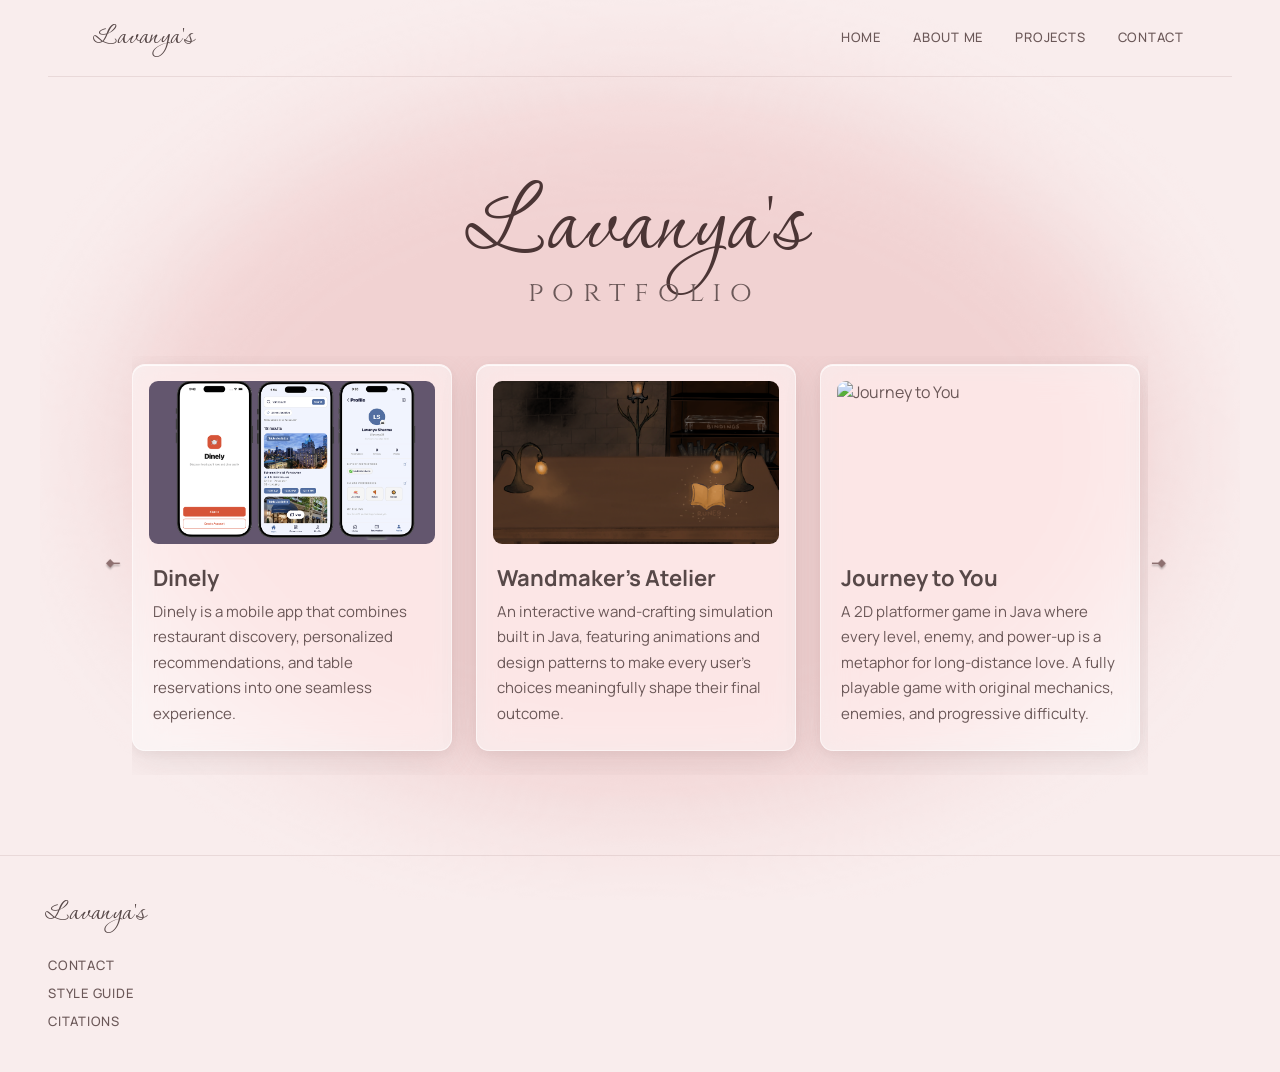
==== commit d77f94d5: "updates" ====
--- a/index.html
+++ b/index.html
@@ -18,7 +18,7 @@
     <!-- Fixed blush blur — stays centred behind all content on scroll -->
     <div class="bg_blur"></div>
 
-    <!-- HEADER / NAV -->
+    <!-- Header -->
     <header>
         <nav class="header_bar" aria-label="Primary">
             <a class="header_logo" href="index.html">
@@ -39,7 +39,7 @@
 
     <main class="page_main" id="main_content">
 
-        <!-- Hero: the page's one real <h1> -->
+        <!-- Hero title -->
         <div class="hero">
             <h1>
                 <span class="wordmark_main">Lavanya's</span>
@@ -47,7 +47,7 @@
             </h1>
         </div>
 
-        <!-- Featured project carousel — native scroll-snap is the no-JS baseline -->
+        <!--  Project carousel with native scroll-snap -->
         <section aria-labelledby="featured_heading" class="project_carousel">
             <h2 id="featured_heading" class="visually_hidden">Featured projects</h2>
 
@@ -77,7 +77,7 @@
                     </div>
                 </a>
 
-                <a class="project_card" href="project-three.html">
+                <a class="project_card" href="project-journey-to-you.html">
                     <div class="project_card_img">
                         <img src="img/journey%20to%20you%20assets/journey_to_you_cover_photo.png" alt="Journey to You" loading="lazy">
                     </div>
@@ -87,7 +87,7 @@
                     </div>
                 </a>
 
-                <a class="project_card" href="project-four.html">
+                <a class="project_card" href="project-the-forbidden-door.html">
                     <div class="project_card_img">
                         <img src="img/the%20forbidden%20door%20assets/the%20forbidden%20door%20cover%20photo.png" alt="The Forbidden Door" loading="lazy">
                     </div>
@@ -106,7 +106,7 @@
 
     </main>
 
-    <!-- FOOTER -->
+    <!-- footer -->
     <footer>
         <div class="footer_bar">
             <a class="footer_logo" href="index.html">
--- a/css/main.css
+++ b/css/main.css
@@ -1,9 +1,3 @@
-/* ============================================
-   MAIN.CSS — Lavanya's Portfolio
-   Colours, reset, interactive elements, components
-   ============================================ */
-
-/* ── CSS Custom Properties ── */
 :root {
     /* Colour */
     --color_bg:             #F9EDED;
@@ -26,7 +20,7 @@
     --transition:           0.25s ease;
 }
 
-/* ── Reset ── */
+/* Reset  */
 
 *, *::before, *::after {
     box-sizing: border-box;
@@ -61,7 +55,7 @@
 h2 {
     margin-bottom: 2rem;
 }
-/* ── Fixed background blur (stays in place on scroll) ── */
+/*Fixed background blur (stays in place on scroll)*/
 
 .bg_blur {
     position: fixed;
@@ -79,7 +73,7 @@
     z-index: 0;
 }
 
-/* ── Everything sits above the blur ── */
+/*Everything sits above the blur*/
 
 header, main, footer, section {
     position: relative;
@@ -87,13 +81,11 @@
 }
 
 
-/* ============================================
-   IN-TEXT LINK
-   ============================================ */
+/* in-text link */
 
 .in_text_link {
     font-family: var(--font_ui);
-    color: var(--color_heading);
+    color: #E49091;
     text-decoration: none;
     text-decoration-color: var(--color_muted);
     text-underline-offset: 3px;
@@ -102,23 +94,21 @@
 }
 
 .in_text_link:hover {
-    color: #DEA9A9;
+    color: #574848;
     text-decoration: underline;
-    text-decoration-color: #DEA9A9;
+    text-decoration-color: #574848;
 }
 
 .in_text_link:focus-visible {
     outline: 2px solid var(--color_heading);
-    color: #DEA9A9;
+    color: #574848;
     text-decoration: underline;
-    text-decoration-color: #DEA9A9;
+    text-decoration-color: #574848;
     outline-offset: 3px;
 }
 
 
-/* ============================================
-   NAVIGATION LINK
-   ============================================ */
+/* nav link */
 
 .nav_link {
     font-family: var(--font_ui);
@@ -144,12 +134,15 @@
     transition: width var(--transition);
 }
 
-.nav_link:hover {
-    color: var(--color_heading);
-}
-
-.nav_link:hover::after {
+.nav_link:hover,
+.nav_link:focus-visible {
+    color: #E49091;
+}
+
+.nav_link:hover::after,
+.nav_link:focus-visible::after {
     width: 100%;
+    background-color: #E49091;
 }
 
 .nav_link:focus-visible {
@@ -158,9 +151,7 @@
 }
 
 
-/* ============================================
-   PRIMARY BUTTON (submit)
-   ============================================ */
+/* primary button */
 
 .primary_button {
     display: inline-flex;
@@ -186,27 +177,13 @@
     transform: translateY(-1px);
 }
 
-.primary_button .btn_arrow {
-    width: 13px;
-    height: 13px;
-    object-fit: contain;
-    filter: brightness(10);
-    transition: filter var(--transition), transform var(--transition);
-}
-
-.primary_button:hover .btn_arrow {
-    transform: translateX(3px);
-}
-
 .primary_button:focus-visible {
     outline: 2px solid var(--color_heading);
     outline-offset: 3px;
 }
 
 
-/* ============================================
-   SECONDARY BUTTON (reset)
-   ============================================ */
+/* secondary button */
 
 .secondary_button {
     display: inline-flex;
@@ -226,22 +203,25 @@
     transition: border-color var(--transition), background-color var(--transition), transform var(--transition);
 }
 
+.copy_email_btn {
+    padding: 0.3rem 1rem;
+}
+
 .secondary_button:hover {
-    border-color: var(--color_heading);
-    background-color: #E49091;
-    color: #FFFFFF;
+    border-color: #E49091;
+    color: #E49091;
     transform: translateY(-1px);
 }
 
 .secondary_button:focus-visible {
     outline: 2px solid var(--color_heading);
     outline-offset: 3px;
-}
-
-
-/* ============================================
-   TEXT INPUT FIELD WITH LABEL
-   ============================================ */
+    border-color: #E49091;
+    color: #E49091;
+}
+
+
+/* text-input feild with label */
 
 .form_group {
     display: flex;
@@ -281,9 +261,7 @@
 }
 
 
-/* ============================================
-   RADIO INPUT FIELD WITH LABEL
-   ============================================ */
+/* radio input feild with label */
 
 .radio_group {
     display: flex;
@@ -298,7 +276,7 @@
     gap: 0.75rem;
     padding: 0.4rem 0.6rem;
     margin: 0 -0.6rem;
-    border-radius: var(--radius_input);
+    border-radius: var(--radius_card);
     transition: background-color var(--transition);
 }
 
@@ -384,10 +362,10 @@
 }
 
 
-/* ============================================
-   IMAGE AS A LINK (project card)
-   ============================================ */
-
+/* project card */
+
+/* Glassmorphism (translucent background + backdrop-filter blur) built
+   following a YouTube tutorials on the effect — see citations.html. */
 .project_card {
     display: block;
     text-decoration: none;
@@ -424,8 +402,8 @@
     position: absolute;
     top: 0.75rem;
     right: 0.75rem;
-    width: 10px;
-    height: 10px;
+    width: 20px;
+    height: 20px;
     background-image: url('../img/hover_diamond.png');
     background-size: contain;
     background-repeat: no-repeat;
@@ -468,9 +446,7 @@
 }
 
 
-/* ============================================
-   HEADER / NAV
-   ============================================ */
+/* header and nav */
 
 .header_bar {
     position: sticky;
@@ -510,9 +486,7 @@
 }
 
 
-/* ============================================
-   PROJECT LISTING GRID
-   ============================================ */
+/* project list */
 
 .project_list_grid {
     display: grid;
@@ -521,9 +495,7 @@
 }
 
 
-/* ============================================
-   PROJECT DETAIL
-   ============================================ */
+/* project detail */
 
 .project_detail_grid {
     display: grid;
@@ -549,9 +521,7 @@
 }
 
 
-/* ============================================
-   CONTACT SECTION
-   ============================================ */
+/* contact */
 
 .contact_grid {
     display: grid;
@@ -580,9 +550,7 @@
 }
 
 
-/* ============================================
-   ABOUT — two-column (photo carousel + bio)
-   ============================================ */
+/* about me */
 
 .about_grid {
     display: grid;
@@ -602,9 +570,7 @@
 }
 
 
-/* ============================================
-   FOOTER
-   ============================================ */
+/*footer */
 
 .footer_bar {
     border-top: 1px solid var(--color_border);
@@ -625,7 +591,7 @@
 }
 
 .footer_logo .brand_mark {
-    font-size: 2rem;
+    font-size: 2.25rem;
     line-height: 1;
 }
 
@@ -636,9 +602,7 @@
 }
 
 
-/* ============================================
-   STYLE GUIDE — specific classes
-   ============================================ */
+/* style guide */
 
 /* Page wrapper */
 .style_guide_page {
@@ -751,7 +715,27 @@
     object-fit: contain;
 }
 
-/* Ethos block */
+/* Photo grid  */
+.photo_grid_demo {
+    display: flex;
+    gap: 2rem;
+    flex-wrap: wrap;
+}
+
+.photo_grid_demo figure {
+    margin: 0;
+    width: 180px;
+}
+
+.photo_grid_demo figure img {
+    width: 100%;
+    height: 130px;
+    object-fit: contain;
+    border-radius: var(--radius_card);
+    display: block;
+}
+
+/* Ethos  */
 .ethos_block {
     border-radius: var(--radius_card);
     padding: 2rem;
@@ -770,11 +754,6 @@
     gap: 0.4rem;
 }
 
-
-/* ============================================
-   STYLE GUIDE — demo-only overrides
-   (constrain/restyle live demos inside .element_detail)
-   ============================================ */
 
 .form_group_demo {
     max-width: 340px;
@@ -816,11 +795,9 @@
 .colour_swatch_muted    { background: #D9BFBF; }
 
 
-/* ============================================
-   SITE LAYOUT PRIMITIVES (shared page shell)
-   ============================================ */
-
-/* Visually hidden (screen-reader only) — for accessible section
+/* website layout */
+
+/* Visually hidden (screen-reader only) for accessible section
    headings that shouldn't show visually. */
 .visually_hidden {
     position: absolute;
@@ -834,7 +811,7 @@
     border: 0;
 }
 
-/* Visually-hidden-until-focused skip link */
+/* Visually hidden until focused skip link */
 .skip_link {
     position: absolute;
     left: -9999px;
@@ -869,15 +846,10 @@
 
 .page_intro {
     max-width: 60ch;
-    margin-bottom: 2rem;
-}
-
-
-/* ============================================
-   MOBILE NAV DISCLOSURE (<details>/<summary>)
-   Desktop: behaves as a plain inline nav; the
-   summary toggle only appears at <=600px.
-   ============================================ */
+    margin-top: 2rem;
+    margin-bottom: 1rem;
+}
+
 
 .nav_disclosure > summary.nav_toggle {
     display: none;
@@ -890,18 +862,12 @@
 }
 
 
-/* ============================================
-   HERO WORDMARK (home)
-   ============================================ */
+/*home page */
 
 .hero {
     text-align: center;
     padding: 3.5rem 0 1.5rem;
 }
-
-/* Wordmark utilities — a small label + a large display name. The two
-   pieces stack in either order: home is name-then-label ("Lavanya's" /
-   "portfolio"); about is label-then-name ("about" / "Lavanya"). */
 .wordmark_main {
     display: block;
     font-family: var(--font_display);
@@ -922,17 +888,13 @@
     color: var(--color_body);
 }
 
-/* Home hero: tuck the "portfolio" label up under "Lavanya's" */
 .hero .wordmark_label {
     margin-top: -0.45em;
     text-indent: 0.32em;
 }
 
 
-/* ============================================
-   FEATURED PROJECT CAROUSEL (home)
-   Native scroll-snap is the no-JS baseline.
-   ============================================ */
+/* projects in home page */
 
 .project_carousel {
     position: relative;
@@ -995,25 +957,29 @@
     cursor: default;
 }
 
-/* Photo carousel (about) — one tall photo per view. Reuses the
-   .carousel_track base and .carousel_arrow_btn from the home carousel. */
+/* about me photo carousel */
 .photo_carousel {
+    margin-top: 2.5rem;
     position: relative;
 }
 
 .photo_carousel_slide {
     flex: 0 0 100%;
+    width: 100%;
+    scroll-snap-align: start;
+    margin: 0;
+}
+
+.photo_carousel_slide img {
     width: 100%;
     aspect-ratio: 4 / 5;
     object-fit: cover;
     border-radius: var(--radius_card);
-    scroll-snap-align: start;
-}
-
-
-/* ============================================
-   PROJECTS LISTING — 2-column modifier + filter
-   ============================================ */
+    display: block;
+}
+
+
+/* projects page with filters*/
 
 .projects_grid_2col {
     grid-template-columns: repeat(2, 1fr);
@@ -1037,9 +1003,7 @@
 }
 
 
-/* ============================================
-   PROJECT DETAIL — back link, banner, media
-   ============================================ */
+/* project details*/
 
 .back_link {
     display: inline-flex;
@@ -1053,6 +1017,7 @@
     color: var(--color_heading);
     text-decoration: none;
     transition: gap var(--transition);
+    margin-bottom: 1rem;
 }
 
 .back_link img {
@@ -1090,7 +1055,7 @@
     margin-top: 1rem;
 }
 
-/* Process section — prose + sticky sidebar of supporting images */
+/* Process section*/
 .process_grid {
     display: grid;
     grid-template-columns: minmax(0, 2fr) minmax(0, 1fr);
@@ -1113,7 +1078,9 @@
     margin: 0;
 }
 
-.project_sketches figcaption {
+.project_sketches figcaption,
+.photo_carousel_slide figcaption,
+.photo_grid_demo figcaption {
     margin-top: 0.5rem;
     font-size: var(--size_small);
     color: #E49091;
@@ -1139,7 +1106,7 @@
     border: 0;
 }
 
-/* PDF download block (uses .primary_button for the link) */
+/* PDF download block  */
 .download_block {
     display: flex;
     align-items: center;
@@ -1148,9 +1115,7 @@
 }
 
 
-/* ============================================
-   CONTACT — email row, copy button, form status
-   ============================================ */
+/* contact page */
 
 .email_row {
     display: flex;
@@ -1190,23 +1155,12 @@
 }
 
 
-/* ============================================
-   EMPLOYMENT-INTEREST CARDS (about)
-   ============================================ */
-
 .info_card_grid {
     display: grid;
     grid-template-columns: repeat(2, 1fr);
     gap: 1.5rem;
 }
 
-
-/* ============================================
-   SCROLL-REVEAL HOOKS (about ethos grid)
-   Items are visible by default (no-JS / reduced
-   motion). Animation only applies once JS adds
-   .js_reveal and the user allows motion.
-   ============================================ */
 
 @media (prefers-reduced-motion: no-preference) {
     .js_reveal .reveal_item {
@@ -1222,20 +1176,23 @@
 }
 
 
-/* ============================================
-   READING PROGRESS BAR + BACK TO TOP
-   ============================================ */
-
-.reading_progress {
-    position: fixed;
-    top: 0;
-    left: 0;
-    height: 3px;
-    width: 0;
-    background-color: var(--color_heading);
-    z-index: 200;
-    transition: width 0.1s linear;
-}
+@keyframes fade-in-up {
+    from {
+        opacity: 0;
+        transform: translateY(12px);
+    }
+    to {
+        opacity: 1;
+        transform: none;
+    }
+}
+
+@media (prefers-reduced-motion: no-preference) {
+    .hero h1 {
+        animation: fade-in-up 0.6s ease-out;
+    }
+}
+
 
 .back_to_top {
     position: fixed;
--- a/css/layout.css
+++ b/css/layout.css
@@ -1,8 +1,3 @@
-/* ============================================
-   LAYOUT.CSS — Lavanya's Portfolio
-   Spacing, page structure, responsive breakpoints
-   ============================================ */
-
 :root {
     --space_xs:     0.5rem;
     --space_sm:     1rem;
@@ -11,7 +6,7 @@
     --space_xl:     5rem;
 }
 
-/* ── Page spacing helpers ── */
+/* Page spacing helpers  */
 
 .mt_xs  { margin-top: var(--space_xs); }
 .mt_sm  { margin-top: var(--space_sm); }
@@ -19,18 +14,18 @@
 .mt_lg  { margin-top: var(--space_lg); }
 .mt_xl  { margin-top: var(--space_xl); }
 
-/* ── Display / position utilities ── */
+/* Display / position utilities */
 
 .display_block       { display: block; }
 .position_static     { position: static; }
 
-/* ── Font-weight utilities ── */
+/* Font-weight utilities */
 
 .font_weight_light   { font-weight: 300; }
 .font_weight_medium  { font-weight: 500; }
 .font_weight_bold    { font-weight: 700; }
 
-/* ── Flex helpers ── */
+/* Flex helpers */
 
 .flex_row          { display: flex; flex-direction: row; }
 .flex_col          { display: flex; flex-direction: column; }
@@ -40,7 +35,7 @@
 .gap_md            { gap: var(--space_md); }
 .gap_lg            { gap: var(--space_lg); }
 
-/* ── Two-column form row (side by side inputs) ── */
+/* Two-column form row (side by side inputs) */
 
 .form_row {
     display: grid;
@@ -49,9 +44,7 @@
 }
 
 
-/* ============================================
-   RESPONSIVE — Tablet (≤ 900px)
-   ============================================ */
+/* media query for ≤ 900px */
 
 @media (max-width: 900px) {
 
@@ -112,9 +105,7 @@
 }
 
 
-/* ============================================
-   RESPONSIVE — Mobile (≤ 600px)
-   ============================================ */
+/*media query for ≤ 600px */
 
 @media (max-width: 600px) {
 
@@ -201,11 +192,8 @@
         grid-template-columns: 1fr;
     }
 
-    /* Home carousel: stack project cards in a normal vertical
-       scrolling column instead of horizontal swipe. Scoped to
-       .project_carousel so the About page's .photo_carousel (which
-       shares the base .carousel_track class) keeps its horizontal
-       swipe behaviour untouched. */
+    /* stacking project cards in a vertical
+       scrolling instead of horizontal */
     .project_carousel .carousel_track {
         flex-direction: column;
         overflow-x: visible;
@@ -222,7 +210,7 @@
         display: none;
     }
 
-    /* Mobile nav: reveal the disclosure toggle, stack links */
+    /* Mobile nav menu toggle bar. adapted from a tutorial on building a dropdown menu — see citations.html. */
     .nav_disclosure {
         width: 100%;
         text-align: center;
@@ -261,9 +249,7 @@
 }
 
 
-/* ============================================
-   REDUCED MOTION
-   ============================================ */
+/* reducing motion */
 
 @media (prefers-reduced-motion: reduce) {
     *, *::before, *::after {
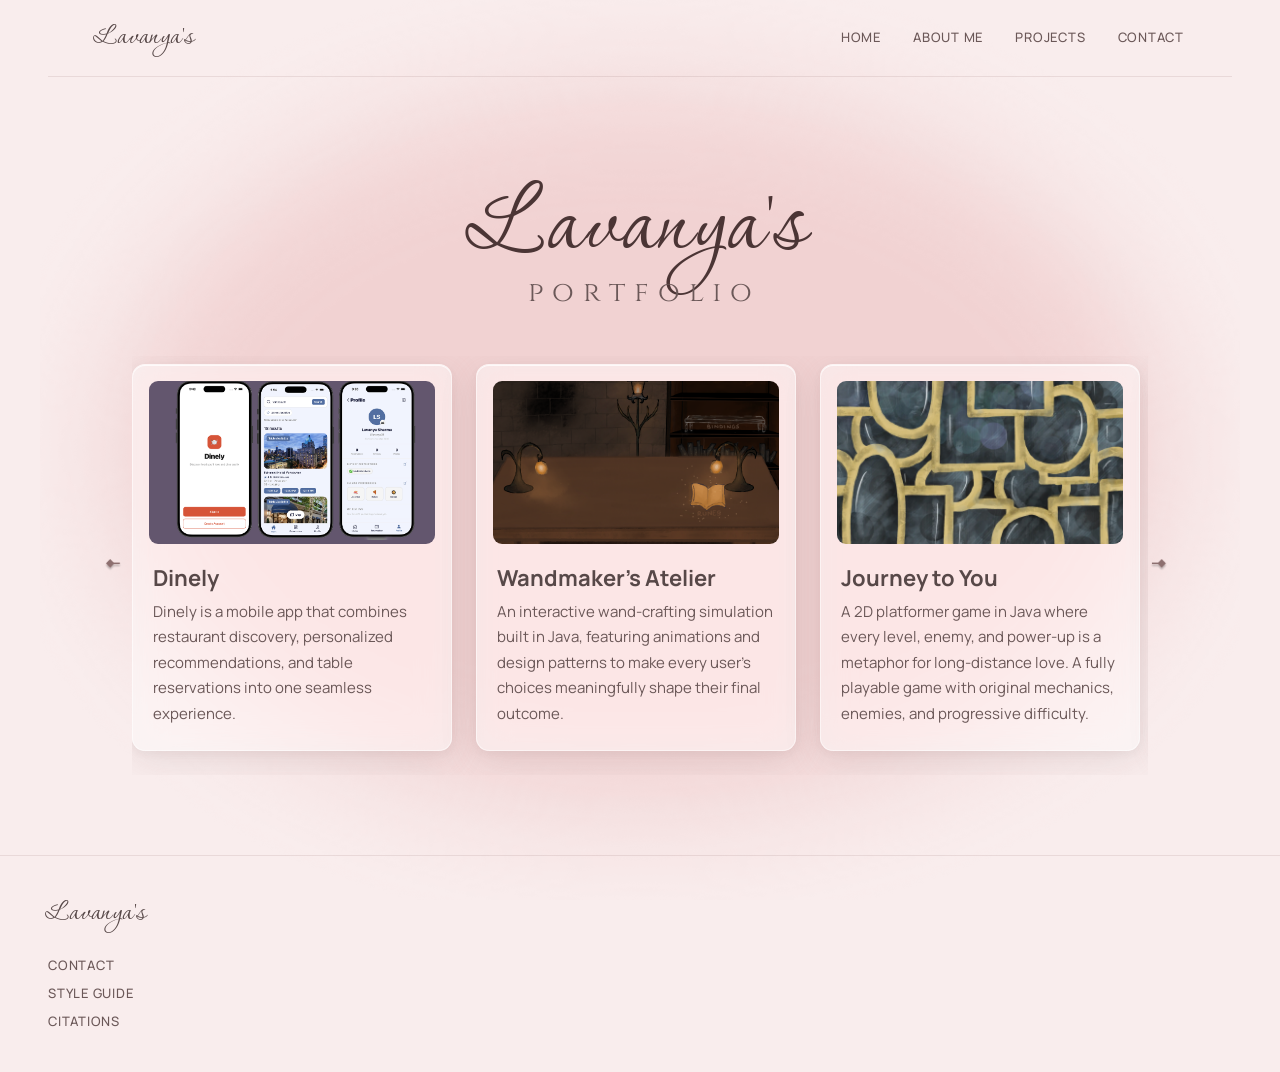
==== commit c75d9e08: "changes" ====
--- a/index.html
+++ b/index.html
@@ -5,6 +5,9 @@
     <meta charset="UTF-8">
     <meta name="viewport" content="width=device-width, initial-scale=1.0">
     <title>Lavanya's Portfolio</title>
+    <link rel="preconnect" href="https://fonts.googleapis.com">
+    <link rel="preconnect" href="https://fonts.gstatic.com" crossorigin>
+    <link rel="stylesheet" href="https://fonts.googleapis.com/css2?family=Cinzel:wght@400;700&family=Corinthia:wght@400;700&family=Manrope:wght@300;400;500;600;700&display=swap">
     <link href="css/main.css" rel="stylesheet">
     <link href="css/fonts.css" rel="stylesheet">
     <link href="css/layout.css" rel="stylesheet">
@@ -12,10 +15,10 @@
 
 <body>
 
-    <!-- Skip link — first focusable element, jumps to <main> -->
+    <!-- Skip link element that jumps to <main> -->
     <a class="skip_link" href="#main_content">Skip to main content</a>
 
-    <!-- Fixed blush blur — stays centred behind all content on scroll -->
+    <!-- blush blur background that stays centred behind all content even through scroll -->
     <div class="bg_blur"></div>
 
     <!-- Header -->
@@ -79,7 +82,7 @@
 
                 <a class="project_card" href="project-journey-to-you.html">
                     <div class="project_card_img">
-                        <img src="img/journey%20to%20you%20assets/journey_to_you_cover_photo.png" alt="Journey to You" loading="lazy">
+                        <img src="img/journey%20to%20you%20assets/journey_to_you_cover_photo.webp" alt="Journey to You" loading="lazy">
                     </div>
                     <div class="project_card_text">
                         <h3>Journey to You</h3>
--- a/css/main.css
+++ b/css/main.css
@@ -203,10 +203,6 @@
     transition: border-color var(--transition), background-color var(--transition), transform var(--transition);
 }
 
-.copy_email_btn {
-    padding: 0.3rem 1rem;
-}
-
 .secondary_button:hover {
     border-color: #E49091;
     color: #E49091;
@@ -365,7 +361,9 @@
 /* project card */
 
 /* Glassmorphism (translucent background + backdrop-filter blur) built
-   following a YouTube tutorials on the effect — see citations.html. */
+   following YouTube tutorials on the effect.
+   https://www.youtube.com/watch?v=to-GtCquuwo and
+   https://www.youtube.com/watch?v=Cv8zFvM8fEk */
 .project_card {
     display: block;
     text-decoration: none;
@@ -1162,19 +1160,6 @@
 }
 
 
-@media (prefers-reduced-motion: no-preference) {
-    .js_reveal .reveal_item {
-        opacity: 0;
-        transform: translateY(16px);
-        transition: opacity 0.5s ease, transform 0.5s ease;
-    }
-
-    .js_reveal .reveal_item.is_revealed {
-        opacity: 1;
-        transform: none;
-    }
-}
-
 
 @keyframes fade-in-up {
     from {
--- a/css/fonts.css
+++ b/css/fonts.css
@@ -2,8 +2,6 @@
    FONTS.CSS — Lavanya's Portfolio
    Typefaces: Corinthia (display) · Manrope (ui)
    ============================================ */
-
-@import url('https://fonts.googleapis.com/css2?family=Cinzel:wght@400;700&family=Corinthia:wght@400;700&family=Manrope:wght@300;400;500;600;700&display=swap');
 
 /* ── Type Scale Variables ── */
 :root {
@@ -111,10 +109,8 @@
 
 ol li {
     counter-increment: lavanya_counter;
-    display: flex;
-    align-items: flex-start;
-    gap: 1rem;
-    padding: 0.4rem 0;
+    position: relative;
+    padding: 0.4rem 0 0.4rem 3rem;
     font-family: var(--font_ui);
     font-size: var(--size_p);
     font-weight: 400;
@@ -124,11 +120,11 @@
 
 ol li::before {
     content: counter(lavanya_counter, decimal-leading-zero);
+    position: absolute;
+    left: 0;
+    top: 0.6rem;
     font-family: var(--font_ui);
     font-size: var(--size_small);
     font-weight: 600;
     color: var(--color_muted);
-    min-width: 2rem;
-    padding-top: 0.2rem;
-    flex-shrink: 0;
 }
--- a/css/layout.css
+++ b/css/layout.css
@@ -210,7 +210,9 @@
         display: none;
     }
 
-    /* Mobile nav menu toggle bar. adapted from a tutorial on building a dropdown menu — see citations.html. */
+    /* Mobile nav menu toggle bar, adapted from a tutorial on building a
+       dropdown menu.
+       https://www.w3schools.com/howto/howto_js_dropdown.asp */
     .nav_disclosure {
         width: 100%;
         text-align: center;
